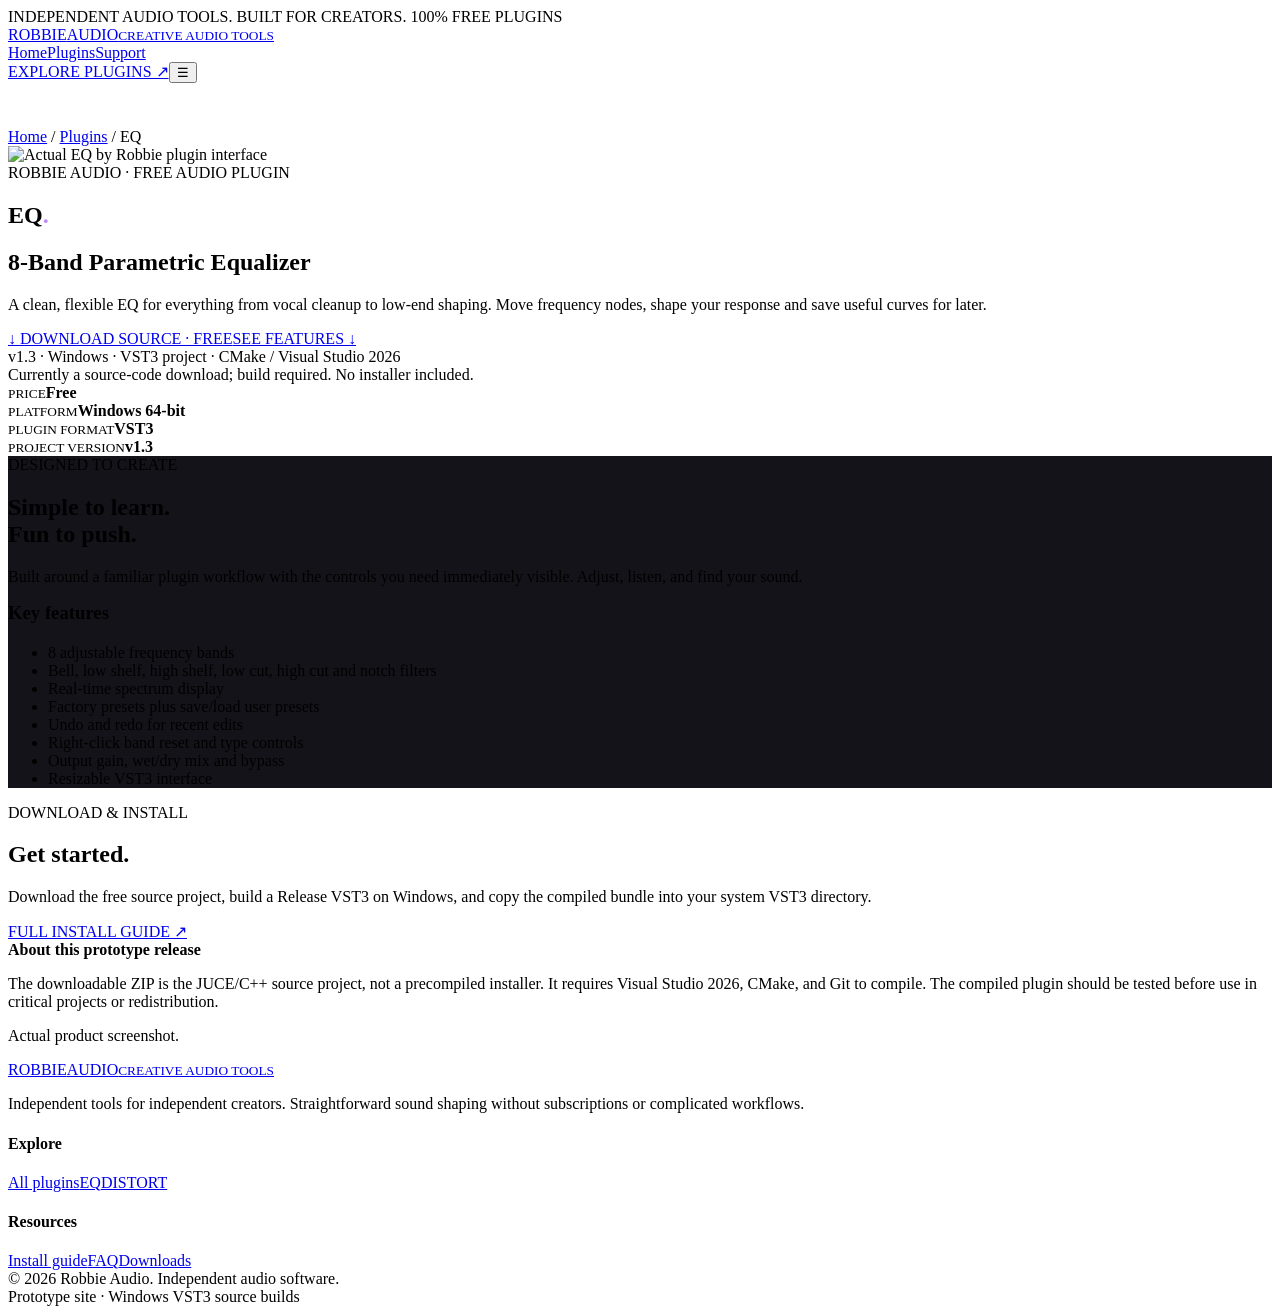
==== eq.html @ d61e67d3 "Add files via upload" ====
<!doctype html><html lang="en"><head><meta charset="UTF-8"><meta name="viewport" content="width=device-width,initial-scale=1"><meta name="theme-color" content="#0b0b0e"><meta name="description" content="Robbie Audio makes creative audio plugins for producers. Explore free EQ and distortion plugins for Windows VST3."><link rel="icon" type="image/svg+xml" href="assets/favicon.svg"><link rel="stylesheet" href="assets/style.css"><title>EQ — Parametric Equalizer | Robbie Audio</title></head><body><div class="announcement">INDEPENDENT AUDIO TOOLS. BUILT FOR CREATORS. <span>100% FREE PLUGINS</span></div><header class="site-header"><nav class="nav container" aria-label="Main navigation"><a href="index.html" class="logo">ROBBIE<span>AUDIO</span><small>CREATIVE AUDIO TOOLS</small></a><div class="nav-links"><a href="index.html">Home</a><a href="plugins.html">Plugins</a><a href="support.html">Support</a></div><div class="nav-actions"><a class="nav-pill" href="plugins.html">EXPLORE PLUGINS ↗</a><button data-menu class="menu-btn" aria-label="Toggle navigation" aria-expanded="false">☰</button></div></nav></header><main><section class="section" style="padding-top:45px"><div class="container"><div class="breadcrumb"><a href="index.html">Home</a> / <a href="plugins.html">Plugins</a> / EQ</div><div class="detail-layout"><div class="detail-preview"><img src="assets/eq-actual.png" alt="Actual EQ by Robbie plugin interface"></div><div class="detail-copy"><div class="eyebrow">ROBBIE AUDIO · FREE AUDIO PLUGIN</div><h1>EQ<span style="color:#bf8af6">.</span></h1><h2>8-Band Parametric Equalizer</h2><p>A clean, flexible EQ for everything from vocal cleanup to low-end shaping. Move frequency nodes, shape your response and save useful curves for later.</p><div class="detail-actions"><a href="downloads/EQ-by-Robbie-v1.3-Source.zip" class="btn btn-primary" download>↓ DOWNLOAD SOURCE · FREE</a><a href="#features" class="btn btn-outline">SEE FEATURES ↓</a></div><div class="small-info">v1.3 · Windows · VST3 project · CMake / Visual Studio 2026</div><div class="release-note">Currently a source-code download; build required. No installer included.</div></div></div><div class="spec-grid"><div class="spec"><small>PRICE</small><strong>Free</strong></div><div class="spec"><small>PLATFORM</small><strong>Windows 64-bit</strong></div><div class="spec"><small>PLUGIN FORMAT</small><strong>VST3</strong></div><div class="spec"><small>PROJECT VERSION</small><strong>v1.3</strong></div></div></div></section><section class="section" id="features" style="background:#15131a"><div class="container two-col"><div><div class="eyebrow">DESIGNED TO CREATE</div><h2 class="section-title">Simple to learn.<br>Fun to push.</h2><p class="section-description">Built around a familiar plugin workflow with the controls you need immediately visible. Adjust, listen, and find your sound.</p></div><div><h3 style="margin:0 0 20px">Key features</h3><ul class="checklist"><li>8 adjustable frequency bands</li><li>Bell, low shelf, high shelf, low cut, high cut and notch filters</li><li>Real-time spectrum display</li><li>Factory presets plus save/load user presets</li><li>Undo and redo for recent edits</li><li>Right-click band reset and type controls</li><li>Output gain, wet/dry mix and bypass</li><li>Resizable VST3 interface</li></ul></div></div></section><section class="section"><div class="container two-col"><div><div class="eyebrow">DOWNLOAD & INSTALL</div><h2 class="section-title">Get started.</h2><p class="section-description">Download the free source project, build a Release VST3 on Windows, and copy the compiled bundle into your system VST3 directory.</p><a class="btn btn-outline" href="support.html">FULL INSTALL GUIDE ↗</a></div><div><div class="note"><strong>About this prototype release</strong><p>The downloadable ZIP is the JUCE/C++ source project, not a precompiled installer. It requires Visual Studio 2026, CMake, and Git to compile. The compiled plugin should be tested before use in critical projects or redistribution.</p><p class="legal">Actual product screenshot.</p></div></div></div></section></main><footer class="footer"><div class="container"><div class="footer-grid"><div><a class="logo" href="index.html">ROBBIE<span>AUDIO</span><small>CREATIVE AUDIO TOOLS</small></a><p>Independent tools for independent creators. Straightforward sound shaping without subscriptions or complicated workflows.</p></div><div><h4>Explore</h4><a class="sub" href="plugins.html">All plugins</a><a class="sub" href="eq.html">EQ</a><a class="sub" href="distort.html">DISTORT</a></div><div><h4>Resources</h4><a class="sub" href="support.html">Install guide</a><a class="sub" href="support.html#faq">FAQ</a><a class="sub" href="support.html#downloads">Downloads</a></div></div><div class="footer-bottom"><div>© 2026 Robbie Audio. Independent audio software.</div><div>Prototype site · Windows VST3 source builds</div></div></div></footer><script src="assets/site.js" defer></script></body></html>
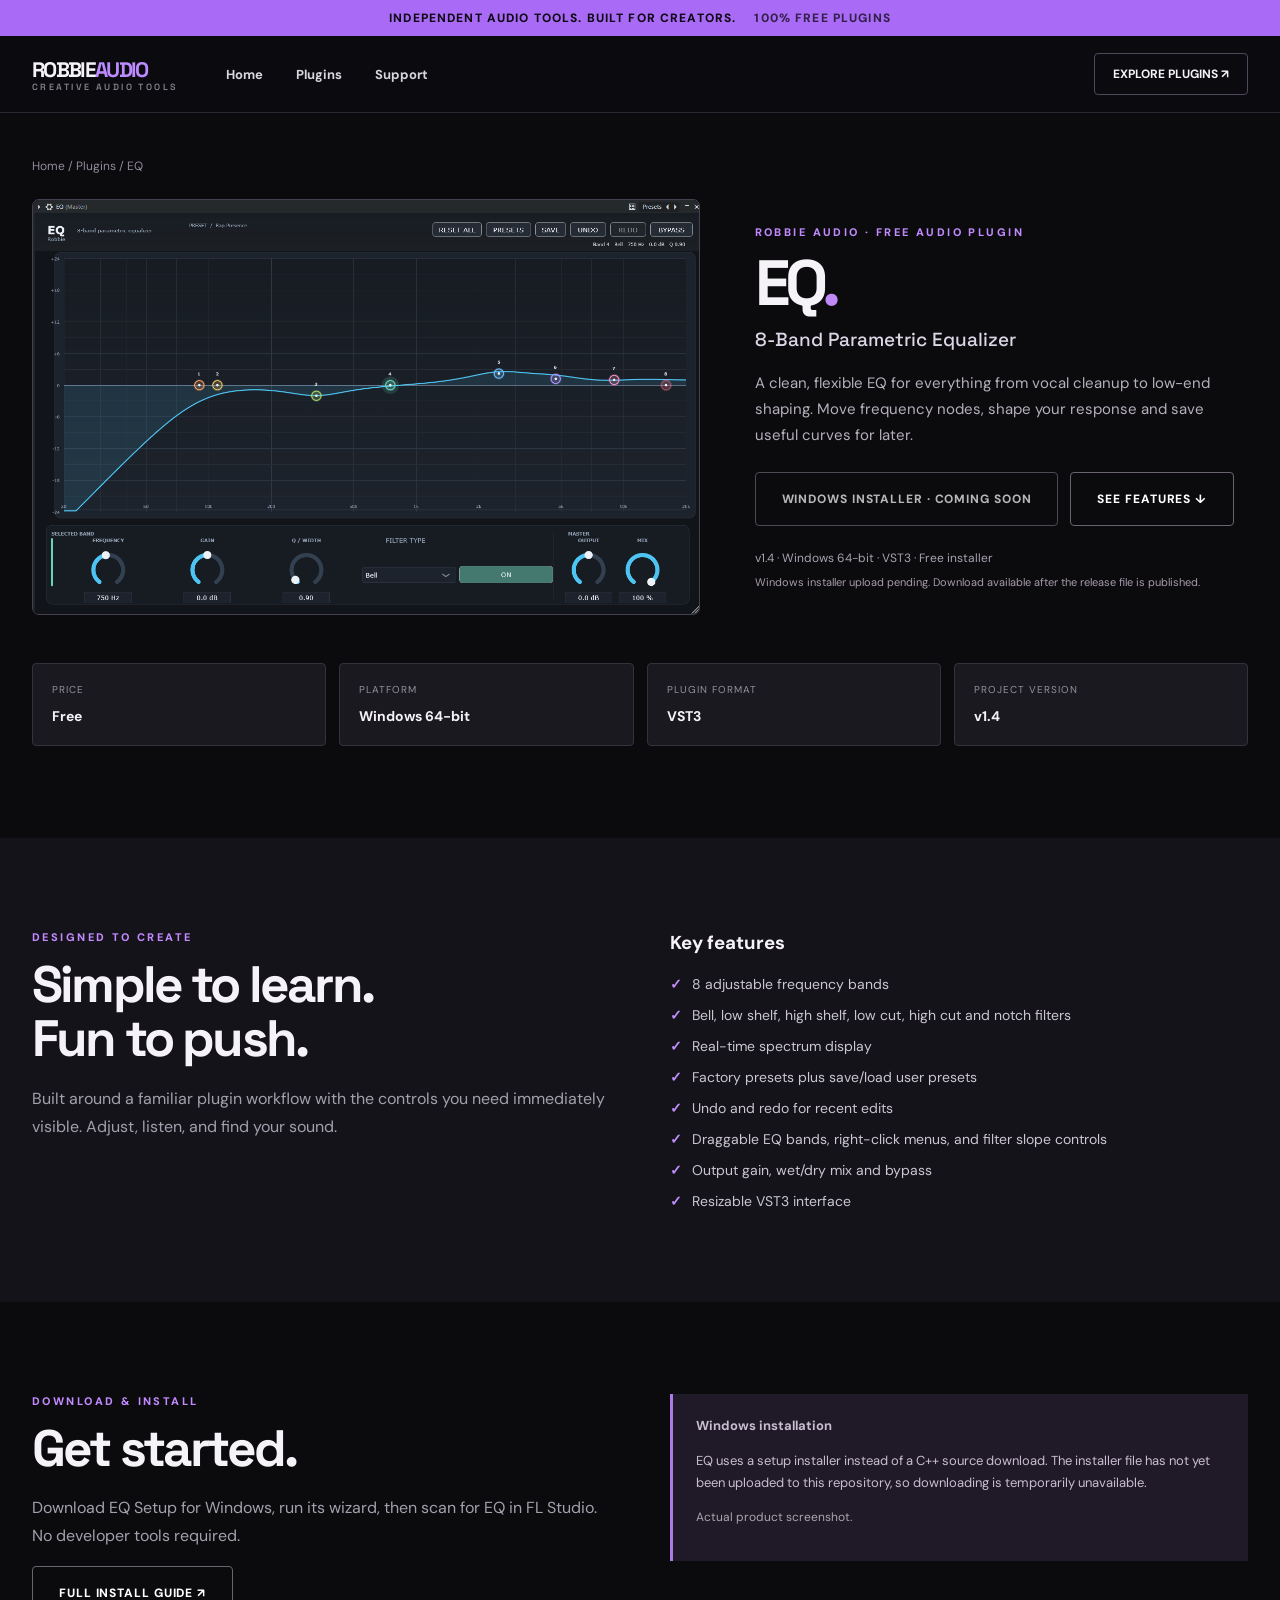
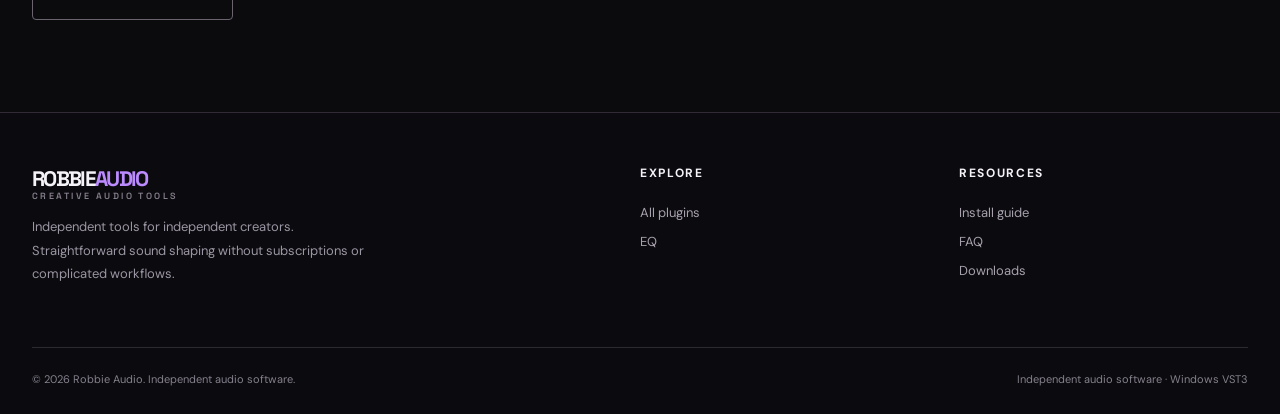
==== commit bdb928b8: "Update EQ product page for upcoming Windows v1.4 installer" ====
--- a/eq.html
+++ b/eq.html
@@ -1 +1 @@
-<!doctype html><html lang="en"><head><meta charset="UTF-8"><meta name="viewport" content="width=device-width,initial-scale=1"><meta name="theme-color" content="#0b0b0e"><meta name="description" content="Robbie Audio makes creative audio plugins for producers. Explore free EQ and distortion plugins for Windows VST3."><link rel="icon" type="image/svg+xml" href="assets/favicon.svg"><link rel="stylesheet" href="assets/style.css"><title>EQ — Parametric Equalizer | Robbie Audio</title></head><body><div class="announcement">INDEPENDENT AUDIO TOOLS. BUILT FOR CREATORS. <span>100% FREE PLUGINS</span></div><header class="site-header"><nav class="nav container" aria-label="Main navigation"><a href="index.html" class="logo">ROBBIE<span>AUDIO</span><small>CREATIVE AUDIO TOOLS</small></a><div class="nav-links"><a href="index.html">Home</a><a href="plugins.html">Plugins</a><a href="support.html">Support</a></div><div class="nav-actions"><a class="nav-pill" href="plugins.html">EXPLORE PLUGINS ↗</a><button data-menu class="menu-btn" aria-label="Toggle navigation" aria-expanded="false">☰</button></div></nav></header><main><section class="section" style="padding-top:45px"><div class="container"><div class="breadcrumb"><a href="index.html">Home</a> / <a href="plugins.html">Plugins</a> / EQ</div><div class="detail-layout"><div class="detail-preview"><img src="assets/eq-actual.png" alt="Actual EQ by Robbie plugin interface"></div><div class="detail-copy"><div class="eyebrow">ROBBIE AUDIO · FREE AUDIO PLUGIN</div><h1>EQ<span style="color:#bf8af6">.</span></h1><h2>8-Band Parametric Equalizer</h2><p>A clean, flexible EQ for everything from vocal cleanup to low-end shaping. Move frequency nodes, shape your response and save useful curves for later.</p><div class="detail-actions"><a href="downloads/EQ-by-Robbie-v1.3-Source.zip" class="btn btn-primary" download>↓ DOWNLOAD SOURCE · FREE</a><a href="#features" class="btn btn-outline">SEE FEATURES ↓</a></div><div class="small-info">v1.3 · Windows · VST3 project · CMake / Visual Studio 2026</div><div class="release-note">Currently a source-code download; build required. No installer included.</div></div></div><div class="spec-grid"><div class="spec"><small>PRICE</small><strong>Free</strong></div><div class="spec"><small>PLATFORM</small><strong>Windows 64-bit</strong></div><div class="spec"><small>PLUGIN FORMAT</small><strong>VST3</strong></div><div class="spec"><small>PROJECT VERSION</small><strong>v1.3</strong></div></div></div></section><section class="section" id="features" style="background:#15131a"><div class="container two-col"><div><div class="eyebrow">DESIGNED TO CREATE</div><h2 class="section-title">Simple to learn.<br>Fun to push.</h2><p class="section-description">Built around a familiar plugin workflow with the controls you need immediately visible. Adjust, listen, and find your sound.</p></div><div><h3 style="margin:0 0 20px">Key features</h3><ul class="checklist"><li>8 adjustable frequency bands</li><li>Bell, low shelf, high shelf, low cut, high cut and notch filters</li><li>Real-time spectrum display</li><li>Factory presets plus save/load user presets</li><li>Undo and redo for recent edits</li><li>Right-click band reset and type controls</li><li>Output gain, wet/dry mix and bypass</li><li>Resizable VST3 interface</li></ul></div></div></section><section class="section"><div class="container two-col"><div><div class="eyebrow">DOWNLOAD & INSTALL</div><h2 class="section-title">Get started.</h2><p class="section-description">Download the free source project, build a Release VST3 on Windows, and copy the compiled bundle into your system VST3 directory.</p><a class="btn btn-outline" href="support.html">FULL INSTALL GUIDE ↗</a></div><div><div class="note"><strong>About this prototype release</strong><p>The downloadable ZIP is the JUCE/C++ source project, not a precompiled installer. It requires Visual Studio 2026, CMake, and Git to compile. The compiled plugin should be tested before use in critical projects or redistribution.</p><p class="legal">Actual product screenshot.</p></div></div></div></section></main><footer class="footer"><div class="container"><div class="footer-grid"><div><a class="logo" href="index.html">ROBBIE<span>AUDIO</span><small>CREATIVE AUDIO TOOLS</small></a><p>Independent tools for independent creators. Straightforward sound shaping without subscriptions or complicated workflows.</p></div><div><h4>Explore</h4><a class="sub" href="plugins.html">All plugins</a><a class="sub" href="eq.html">EQ</a><a class="sub" href="distort.html">DISTORT</a></div><div><h4>Resources</h4><a class="sub" href="support.html">Install guide</a><a class="sub" href="support.html#faq">FAQ</a><a class="sub" href="support.html#downloads">Downloads</a></div></div><div class="footer-bottom"><div>© 2026 Robbie Audio. Independent audio software.</div><div>Prototype site · Windows VST3 source builds</div></div></div></footer><script src="assets/site.js" defer></script></body></html>+<!doctype html><html lang="en"><head><meta charset="UTF-8"><meta name="viewport" content="width=device-width,initial-scale=1"><meta name="theme-color" content="#0b0b0e"><meta name="description" content="Robbie Audio makes creative audio plugins for producers. Explore EQ, a free parametric equalizer for Windows VST3."><link rel="icon" type="image/svg+xml" href="assets/favicon.svg"><link rel="stylesheet" href="assets/style.css"><title>EQ — Parametric Equalizer | Robbie Audio</title></head><body><div class="announcement">INDEPENDENT AUDIO TOOLS. BUILT FOR CREATORS. <span>100% FREE PLUGINS</span></div><header class="site-header"><nav class="nav container" aria-label="Main navigation"><a href="index.html" class="logo">ROBBIE<span>AUDIO</span><small>CREATIVE AUDIO TOOLS</small></a><div class="nav-links"><a href="index.html">Home</a><a href="plugins.html">Plugins</a><a href="support.html">Support</a></div><div class="nav-actions"><a class="nav-pill" href="plugins.html">EXPLORE PLUGINS ↗</a><button data-menu class="menu-btn" aria-label="Toggle navigation" aria-expanded="false">☰</button></div></nav></header><main><section class="section" style="padding-top:45px"><div class="container"><div class="breadcrumb"><a href="index.html">Home</a> / <a href="plugins.html">Plugins</a> / EQ</div><div class="detail-layout"><div class="detail-preview"><img src="assets/eq-actual.png" alt="Actual EQ by Robbie plugin interface"></div><div class="detail-copy"><div class="eyebrow">ROBBIE AUDIO · FREE AUDIO PLUGIN</div><h1>EQ<span style="color:#bf8af6">.</span></h1><h2>8-Band Parametric Equalizer</h2><p>A clean, flexible EQ for everything from vocal cleanup to low-end shaping. Move frequency nodes, shape your response and save useful curves for later.</p><div class="detail-actions"><span class="btn btn-outline" aria-label="Installer upload pending" style="opacity:.7;cursor:not-allowed">WINDOWS INSTALLER · COMING SOON</span><a href="#features" class="btn btn-outline">SEE FEATURES ↓</a></div><div class="small-info">v1.4 · Windows 64-bit · VST3 · Free installer</div><div class="release-note">Windows installer upload pending. Download available after the release file is published.</div></div></div><div class="spec-grid"><div class="spec"><small>PRICE</small><strong>Free</strong></div><div class="spec"><small>PLATFORM</small><strong>Windows 64-bit</strong></div><div class="spec"><small>PLUGIN FORMAT</small><strong>VST3</strong></div><div class="spec"><small>PROJECT VERSION</small><strong>v1.4</strong></div></div></div></section><section class="section" id="features" style="background:#15131a"><div class="container two-col"><div><div class="eyebrow">DESIGNED TO CREATE</div><h2 class="section-title">Simple to learn.<br>Fun to push.</h2><p class="section-description">Built around a familiar plugin workflow with the controls you need immediately visible. Adjust, listen, and find your sound.</p></div><div><h3 style="margin:0 0 20px">Key features</h3><ul class="checklist"><li>8 adjustable frequency bands</li><li>Bell, low shelf, high shelf, low cut, high cut and notch filters</li><li>Real-time spectrum display</li><li>Factory presets plus save/load user presets</li><li>Undo and redo for recent edits</li><li>Draggable EQ bands, right-click menus, and filter slope controls</li><li>Output gain, wet/dry mix and bypass</li><li>Resizable VST3 interface</li></ul></div></div></section><section class="section"><div class="container two-col"><div><div class="eyebrow">DOWNLOAD & INSTALL</div><h2 class="section-title">Get started.</h2><p class="section-description">Download EQ Setup for Windows, run its wizard, then scan for EQ in FL Studio. No developer tools required.</p><a class="btn btn-outline" href="support.html">FULL INSTALL GUIDE ↗</a></div><div><div class="note"><strong>Windows installation</strong><p>EQ uses a setup installer instead of a C++ source download. The installer file has not yet been uploaded to this repository, so downloading is temporarily unavailable.</p><p class="legal">Actual product screenshot.</p></div></div></div></section></main><footer class="footer"><div class="container"><div class="footer-grid"><div><a class="logo" href="index.html">ROBBIE<span>AUDIO</span><small>CREATIVE AUDIO TOOLS</small></a><p>Independent tools for independent creators. Straightforward sound shaping without subscriptions or complicated workflows.</p></div><div><h4>Explore</h4><a class="sub" href="plugins.html">All plugins</a><a class="sub" href="eq.html">EQ</a></div><div><h4>Resources</h4><a class="sub" href="support.html">Install guide</a><a class="sub" href="support.html#faq">FAQ</a><a class="sub" href="support.html#downloads">Downloads</a></div></div><div class="footer-bottom"><div>© 2026 Robbie Audio. Independent audio software.</div><div>Independent audio software · Windows VST3</div></div></div></footer><script src="assets/site.js" defer></script></body></html>
--- a/assets/style.css
+++ b/assets/style.css
@@ -0,0 +1,2 @@
+@import url('https://fonts.googleapis.com/css2?family=DM+Sans:wght@400;500;600;700&family=Space+Grotesk:wght@400;500;600;700&display=swap');
+:root{--bg:#0b0b0e;--panel:#15151a;--panel2:#202027;--stroke:#35343d;--text:#f5f3f7;--muted:#a3a0ad;--violet:#b676ff;--violet2:#7b39e8;--green:#b7f498;--max:1232px}*{box-sizing:border-box}html{scroll-behavior:smooth}body{margin:0;background:var(--bg);color:var(--text);font-family:'DM Sans',Arial,sans-serif;-webkit-font-smoothing:antialiased}button,input{font:inherit}a{color:inherit;text-decoration:none}button{cursor:pointer}::selection{background:#a66afa;color:#111}.container{width:min(var(--max),calc(100% - 64px));margin:auto}.announcement{background:#a96bf5;color:#0f0816;text-align:center;padding:10px 16px;font-size:12px;font-weight:800;letter-spacing:.095em}.announcement span{margin-left:14px;opacity:.76}.site-header{position:sticky;top:0;z-index:20;background:rgba(12,12,16,.94);border-bottom:1px solid #292831;backdrop-filter:blur(18px)}.nav{height:76px;display:flex;align-items:center;gap:48px}.logo{font-family:'Space Grotesk',sans-serif;font-size:21px;font-weight:700;letter-spacing:-.08em;white-space:nowrap}.logo span{color:#bc8bff}.logo small{display:block;font-size:9px;letter-spacing:.27em;color:#87808e;margin-top:-2px;font-weight:600}.nav-links{display:flex;align-items:center;gap:33px;flex:1}.nav-links a{font-size:13px;color:#d8d6de;font-weight:700;transition:color .2s}.nav-links a:hover,.nav-links a.active{color:#c99aff}.nav-actions{display:flex;align-items:center;gap:16px}.nav-pill{border:1px solid #51475d;padding:12px 18px;border-radius:4px;font-size:12px;font-weight:700;white-space:nowrap}.nav-pill:hover{background:#231b2c}.menu-btn{display:none;color:white;background:none;border:0;font-size:27px}.section{padding:92px 0}.eyebrow{font-size:11px;font-weight:800;letter-spacing:.22em;color:#c28aff;text-transform:uppercase}.eyebrow.dark{color:#6c29bb}.section-title{font:700 clamp(34px,4vw,52px)/1.06 'Space Grotesk',sans-serif;letter-spacing:-.055em;margin:14px 0 18px}.section-description{color:var(--muted);line-height:1.75;max-width:620px}.btn{display:inline-flex;align-items:center;justify-content:center;gap:12px;border-radius:4px;border:1px solid transparent;font-weight:800;font-size:12px;letter-spacing:.075em;text-transform:uppercase;padding:18px 26px;transition:transform .15s,background .15s,box-shadow .15s}.btn:hover{transform:translateY(-2px)}.btn-primary{background:#b477f4;color:#150a1d}.btn-primary:hover{background:#cf9dff;box-shadow:0 8px 25px #b477f433}.btn-outline{border-color:#6b646f;background:transparent;color:white}.btn-outline:hover{border-color:#d8a9ff;background:#ffffff0a}.btn-dark{background:#16141a;color:#fff}.btn-sm{padding:12px 17px;font-size:11px}.hero{position:relative;overflow:hidden;background:radial-gradient(ellipse 42% 72% at 83% 40%,#5d278d42,transparent 85%),linear-gradient(100deg,#111015,#15111d 58%,#1a1225);border-bottom:1px solid #332a3d}.hero:after{content:'';position:absolute;right:-250px;top:-360px;width:800px;height:650px;border:1px solid #78459755;transform:rotate(-20deg);border-radius:45%;box-shadow:0 0 100px #6c2db633;pointer-events:none}.hero-inner{position:relative;z-index:1;display:grid;grid-template-columns:41% 59%;align-items:center;gap:14px;min-height:568px;padding:80px 0}.hero h1{font:700 clamp(54px,5.6vw,82px)/.99 'Space Grotesk',sans-serif;letter-spacing:-.07em;margin:17px 0 23px}.hero h1 em{font-style:normal;color:#bc85ff}.hero p{font-size:16px;color:#b9b1bf;line-height:1.8;max-width:450px;margin:0 0 30px}.hero-actions{display:flex;gap:12px;flex-wrap:wrap}.hero-visual{position:relative;min-width:0}.hero-visual img{width:117%;max-width:none;border:1px solid #60516b;border-radius:10px;box-shadow:0 45px 95px #000a,0 0 50px #9238de24;transform:perspective(1200px) rotateY(-5deg);display:block}.visual-tag{position:absolute;right:-7%;bottom:-25px;background:#e7d0ff;color:#1b0d27;padding:11px 15px;border-radius:3px;font-weight:800;font-size:11px;letter-spacing:.11em}.stat-strip{background:#1a1920;border-bottom:1px solid #303038}.stats{display:grid;grid-template-columns:repeat(4,1fr)}.stat{padding:25px 24px;border-right:1px solid #37313d;display:flex;align-items:center;gap:15px;font-size:12px;font-weight:700;color:#d6d0d9}.stat:last-child{border:0}.stat-symbol{color:#bc80fc;font-size:23px}.section-header{display:flex;align-items:end;justify-content:space-between;gap:25px;margin-bottom:35px}.section-header .section-title{margin-bottom:0}.text-link{font-size:12px;font-weight:800;letter-spacing:.07em;white-space:nowrap;color:#d7b9fa}.text-link:hover{color:white}.product-grid{display:grid;grid-template-columns:repeat(2,minmax(0,1fr));gap:22px}.product-card{border:1px solid #37303d;background:#16151a;border-radius:7px;overflow:hidden;transition:transform .2s,border-color .2s;display:flex;flex-direction:column}.product-card:hover{transform:translateY(-5px);border-color:#9462bd}.product-image{height:280px;position:relative;overflow:hidden;display:flex;align-items:center;justify-content:center;background:radial-gradient(ellipse at 70% 40%,#4d2b704a,transparent 75%),#101117;padding:20px}.product-image img{width:100%;border:1px solid #3f4a5c;border-radius:4px;box-shadow:0 30px 50px #0009}.product-image.darkwave{background:radial-gradient(ellipse at 53% 50%,#67284855,transparent 70%),#100e15}.product-badge{position:absolute;top:18px;left:18px;background:#dac4ff;color:#190b2b;border-radius:2px;padding:7px 10px;font-weight:900;letter-spacing:.11em;font-size:10px;z-index:2}.product-info{padding:27px 28px 30px;display:flex;flex-direction:column;gap:12px;flex:1}.product-info h3{font:700 29px 'Space Grotesk',sans-serif;letter-spacing:-.045em;margin:0}.product-info p{color:#ada7b4;font-size:14px;line-height:1.65;margin:0;flex:1}.product-meta{display:flex;gap:10px;flex-wrap:wrap;margin:5px 0}.chip{font-size:10px;border:1px solid #48414d;padding:6px 10px;border-radius:3px;color:#c1bbc7;font-weight:700;letter-spacing:.04em}.product-footer{display:flex;align-items:center;justify-content:space-between;gap:14px;margin-top:13px}.free{color:#d4bcf6;font-family:'Space Grotesk',sans-serif;font-size:23px;font-weight:700}.waveart{width:100%;height:100%;min-height:190px;display:grid;place-items:center;position:relative;overflow:hidden}.waveart .name{position:absolute;top:28px;left:30px;z-index:2;font:700 31px 'Space Grotesk',sans-serif;letter-spacing:-.055em}.waveart .maker{position:absolute;top:67px;left:31px;z-index:2;color:#afa3b4;font-size:11px}.waveart canvas{width:100%;height:100%}.wide-banner{background:linear-gradient(110deg,#a97afa,#7937b7);padding:48px 0;color:#14071c}.banner-inner{display:flex;align-items:center;justify-content:space-between;gap:40px}.banner-inner h2{font:700 37px 'Space Grotesk',sans-serif;letter-spacing:-.045em;margin:0 0 8px}.banner-inner p{margin:0;opacity:.85;font-size:14px}.feature-grid{display:grid;grid-template-columns:repeat(3,1fr);gap:20px;margin-top:40px}.feature{border:1px solid #36313a;border-radius:5px;padding:28px;background:#18171c}.feature b{display:block;font-size:16px;margin:16px 0 10px}.feature p{color:#aaa5b0;font-size:13px;line-height:1.65;margin:0}.feature-icon{font-size:28px;color:#c699fc}.support-preview{background:#17151b}.support-cols{display:grid;grid-template-columns:.85fr 1.15fr;gap:90px;align-items:center}.steps{display:grid;gap:18px}.step{display:flex;gap:18px;border-bottom:1px solid #39323d;padding:0 0 18px}.step-num{font:700 30px 'Space Grotesk';color:#ae75ea}.step strong{font-size:14px}.step p{margin:5px 0 0;color:#a8a1ac;line-height:1.6;font-size:13px}.footer{padding:52px 0 28px;background:#0b0a0e;border-top:1px solid #302b34}.footer-grid{display:grid;grid-template-columns:2fr 1fr 1fr;gap:30px}.footer p{max-width:350px;font-size:13px;line-height:1.8;color:#9b96a3}.footer h4{font-size:12px;text-transform:uppercase;letter-spacing:.14em;margin:0 0 17px}.footer a.sub{display:block;color:#a7a1ad;font-size:13px;padding:6px 0}.footer a.sub:hover{color:white}.footer-bottom{margin-top:48px;border-top:1px solid #2c2931;padding-top:24px;display:flex;justify-content:space-between;gap:20px;color:#85818d;font-size:11px}.page-hero{padding:75px 0 54px;border-bottom:1px solid #35313a;background:radial-gradient(ellipse at 75% 0%,#42205b3d,transparent 60%)}.page-hero h1{font:700 clamp(45px,5vw,65px)/1.1 'Space Grotesk';letter-spacing:-.07em;margin:14px 0}.page-hero p{color:#aea8b4;max-width:660px;line-height:1.7;font-size:15px}.catalog-toolbar{display:flex;gap:15px;flex-wrap:wrap;justify-content:space-between;margin-bottom:28px}.searchbox{background:#1a1920;border:1px solid #49414e;border-radius:4px;color:white;padding:14px 17px;min-width:290px;flex:1;max-width:460px;outline:none}.searchbox:focus{border-color:#b781fa}.filters{display:flex;gap:8px;flex-wrap:wrap}.filter{background:#201c24;color:#c6bfcc;border:1px solid #48404d;border-radius:4px;padding:12px 15px;font-size:12px;font-weight:700}.filter.active,.filter:hover{background:#bb86fa;color:#160a1f;border-color:#bb86fa}.no-results{display:none;color:#aaa3ae;padding:40px;border:1px dashed #49404e}.detail-layout{display:grid;grid-template-columns:1.15fr .85fr;gap:55px;align-items:center}.detail-preview{border-radius:7px;overflow:hidden;border:1px solid #434050;background:#16141b}.detail-preview img{width:100%;display:block}.detail-preview .waveart{height:340px}.detail-copy .eyebrow{margin:0}.detail-copy h1{font:700 clamp(52px,5vw,80px)/1 'Space Grotesk';letter-spacing:-.075em;margin:12px 0}.detail-copy h2{font:500 19px 'Space Grotesk';color:#ddd6e5;margin:0 0 18px}.detail-copy p{font-size:15px;color:#b6b0bd;line-height:1.75}.detail-actions{display:flex;gap:12px;flex-wrap:wrap;margin:24px 0}.small-info{font-size:12px;color:#a9a3b0}.spec-grid{display:grid;grid-template-columns:repeat(4,1fr);gap:13px;margin-top:48px}.spec{background:#1a191f;border:1px solid #36313c;padding:19px;border-radius:4px}.spec small{display:block;color:#96909e;font-size:10px;letter-spacing:.1em;margin-bottom:9px}.spec strong{font-size:14px}.two-col{display:grid;grid-template-columns:1fr 1fr;gap:60px}.checklist{margin:0;padding:0;list-style:none;display:grid;gap:13px}.checklist li{display:flex;gap:10px;align-items:start;color:#cbc6d0;font-size:14px}.checklist li::before{content:'✓';color:#c28fff;font-weight:900}.note{background:#201a28;border-left:3px solid #ad79e8;padding:21px 23px;color:#c8bed1;line-height:1.7;font-size:13px}.accordion{border-bottom:1px solid #39323e}.accordion button{display:flex;justify-content:space-between;width:100%;background:none;border:0;color:white;text-align:left;font-size:15px;font-weight:700;padding:20px 0}.accordion button span{color:#c28afa}.accordion .answer{display:none;color:#aaa3af;font-size:13px;line-height:1.75;padding:0 10px 20px 0}.accordion.open .answer{display:block}.code{font-family:Consolas,monospace;color:#ddd1e9;background:#22202a;border:1px solid #3d3446;padding:12px;overflow-wrap:anywhere}.breadcrumb{color:#938a9a;font-size:12px;padding-bottom:25px}.breadcrumb a:hover{color:white}.release-note{font-size:11px;color:#a79bab;margin-top:9px}.legal{font-size:12px;color:#aaa5ae;line-height:1.7}.hidden{display:none!important}@media(max-width:980px){.nav{gap:23px}.nav-links{gap:19px}.hero-inner{grid-template-columns:1fr;padding:70px 0 90px;gap:42px}.hero-visual img{width:100%;transform:none}.visual-tag{right:0}.product-image{height:230px}.support-cols,.detail-layout{gap:35px}.footer-grid{grid-template-columns:2fr 1fr 1fr}}@media(max-width:720px){.container{width:min(100% - 34px,var(--max))}.announcement{font-size:10px}.announcement span{display:none}.nav{height:67px}.nav-links{display:none;position:absolute;top:67px;left:0;right:0;background:#141219;border-bottom:1px solid #41354e;flex-direction:column;align-items:stretch;padding:23px 18px;gap:0}.nav-links.open{display:flex}.nav-links a{padding:14px 10px}.nav-actions{margin-left:auto}.nav-pill{padding:9px 11px}.menu-btn{display:block}.hero-inner{min-height:0}.hero h1{font-size:59px}.hero p{font-size:14px}.stats{grid-template-columns:1fr 1fr}.stat{border-bottom:1px solid #37313d;padding:17px 11px}.stat:nth-child(2){border-right:0}.section{padding:65px 0}.section-header{align-items:start}.product-grid,.feature-grid,.support-cols,.detail-layout,.two-col{grid-template-columns:1fr}.product-image{height:250px}.banner-inner{flex-direction:column;align-items:start}.banner-inner h2{font-size:29px}.footer-grid{grid-template-columns:1fr 1fr}.footer-grid>div:first-child{grid-column:span 2}.footer-bottom{flex-direction:column}.catalog-toolbar{flex-direction:column}.searchbox{max-width:none;min-width:0;width:100%}.spec-grid{grid-template-columns:repeat(2,1fr)}.detail-copy h1{font-size:62px}}
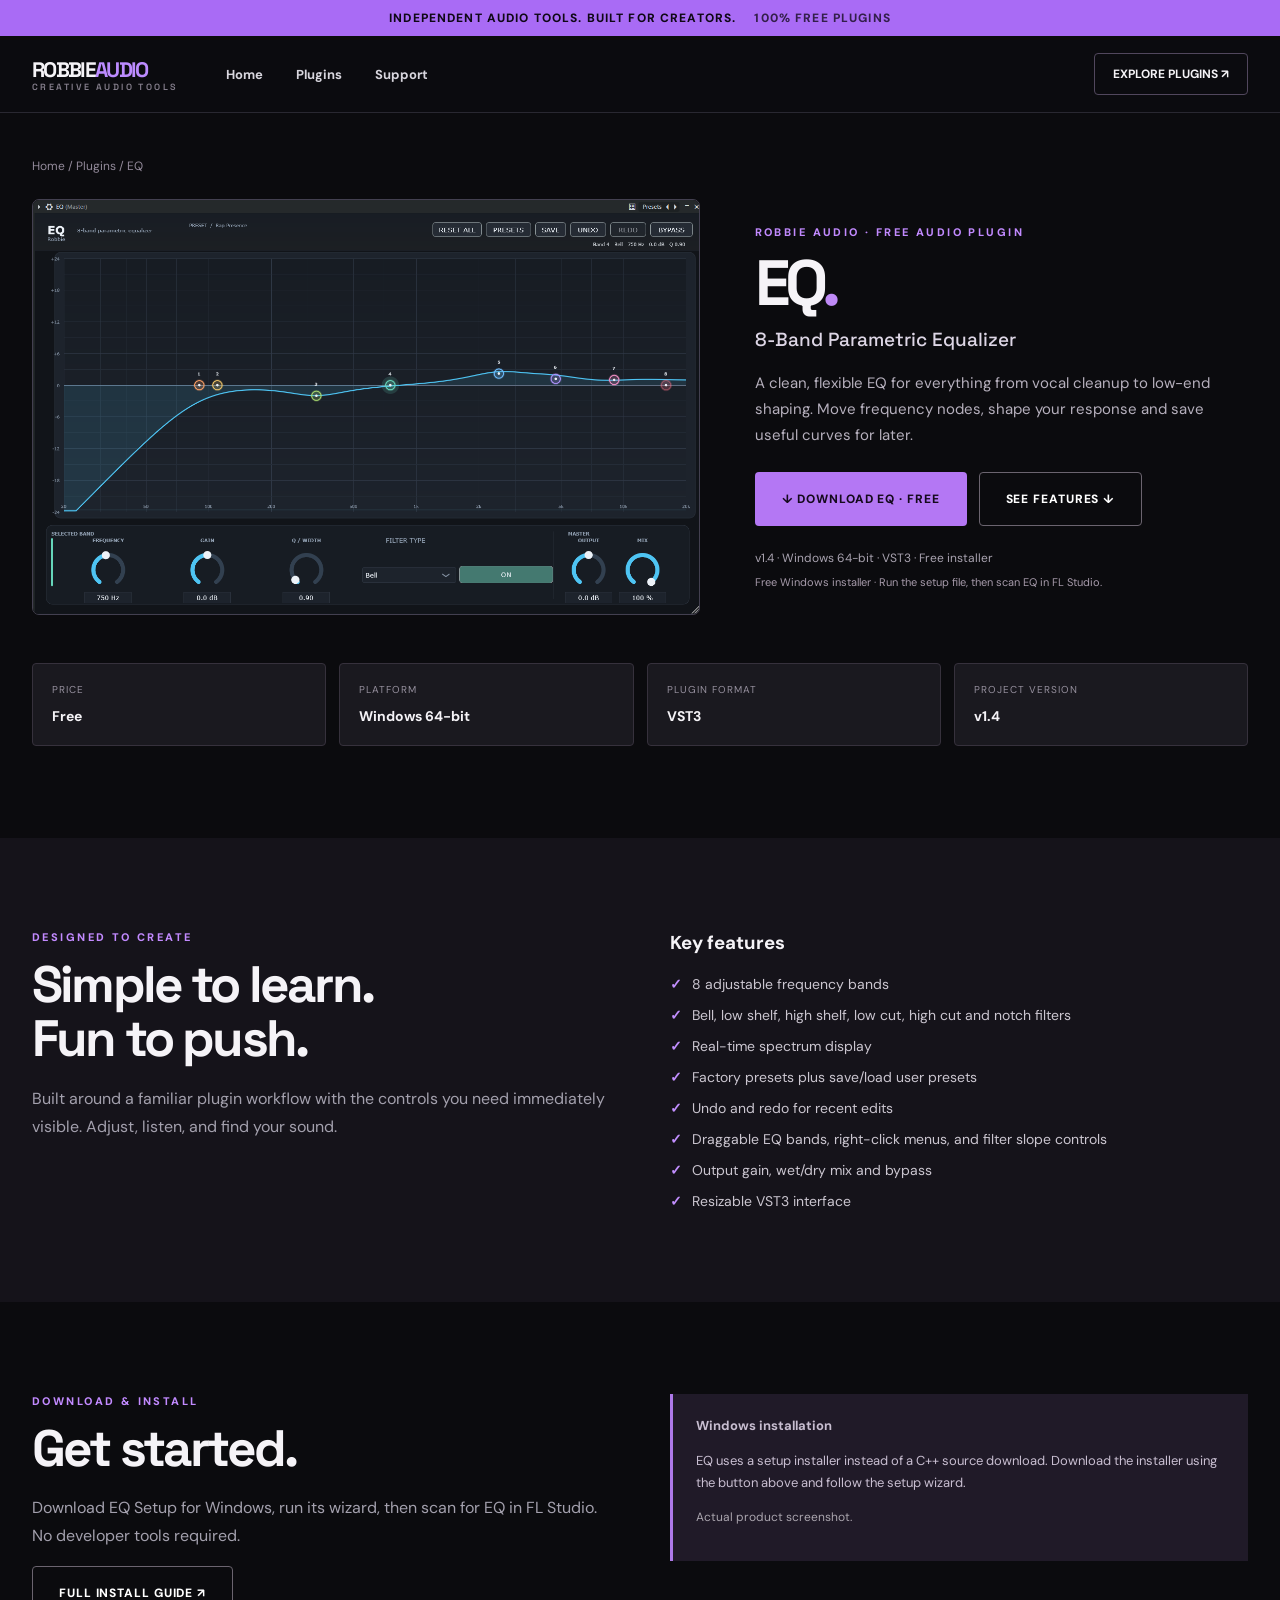
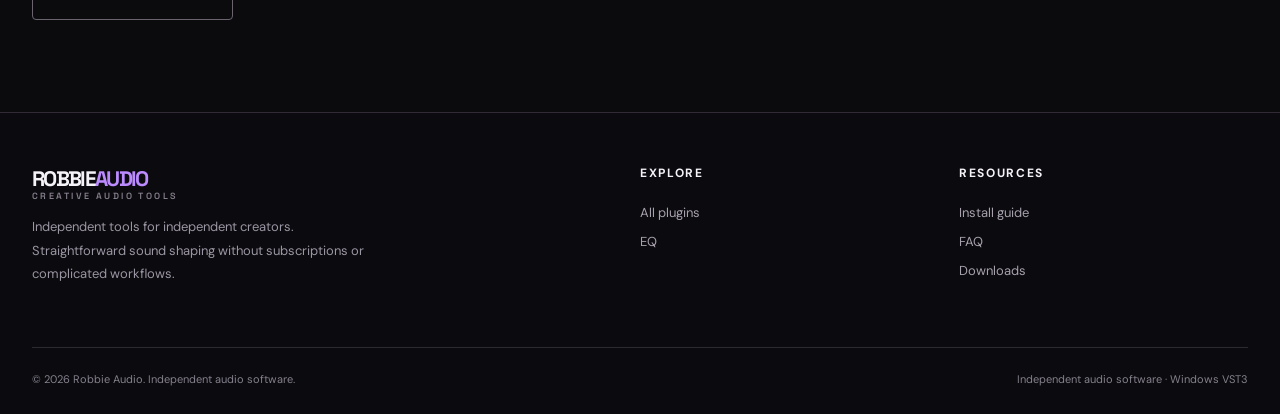
==== commit 0332e57b: "Enable EQ v1.4 installer download across Robbie Audio site" ====
--- a/eq.html
+++ b/eq.html
@@ -1 +1 @@
-<!doctype html><html lang="en"><head><meta charset="UTF-8"><meta name="viewport" content="width=device-width,initial-scale=1"><meta name="theme-color" content="#0b0b0e"><meta name="description" content="Robbie Audio makes creative audio plugins for producers. Explore EQ, a free parametric equalizer for Windows VST3."><link rel="icon" type="image/svg+xml" href="assets/favicon.svg"><link rel="stylesheet" href="assets/style.css"><title>EQ — Parametric Equalizer | Robbie Audio</title></head><body><div class="announcement">INDEPENDENT AUDIO TOOLS. BUILT FOR CREATORS. <span>100% FREE PLUGINS</span></div><header class="site-header"><nav class="nav container" aria-label="Main navigation"><a href="index.html" class="logo">ROBBIE<span>AUDIO</span><small>CREATIVE AUDIO TOOLS</small></a><div class="nav-links"><a href="index.html">Home</a><a href="plugins.html">Plugins</a><a href="support.html">Support</a></div><div class="nav-actions"><a class="nav-pill" href="plugins.html">EXPLORE PLUGINS ↗</a><button data-menu class="menu-btn" aria-label="Toggle navigation" aria-expanded="false">☰</button></div></nav></header><main><section class="section" style="padding-top:45px"><div class="container"><div class="breadcrumb"><a href="index.html">Home</a> / <a href="plugins.html">Plugins</a> / EQ</div><div class="detail-layout"><div class="detail-preview"><img src="assets/eq-actual.png" alt="Actual EQ by Robbie plugin interface"></div><div class="detail-copy"><div class="eyebrow">ROBBIE AUDIO · FREE AUDIO PLUGIN</div><h1>EQ<span style="color:#bf8af6">.</span></h1><h2>8-Band Parametric Equalizer</h2><p>A clean, flexible EQ for everything from vocal cleanup to low-end shaping. Move frequency nodes, shape your response and save useful curves for later.</p><div class="detail-actions"><span class="btn btn-outline" aria-label="Installer upload pending" style="opacity:.7;cursor:not-allowed">WINDOWS INSTALLER · COMING SOON</span><a href="#features" class="btn btn-outline">SEE FEATURES ↓</a></div><div class="small-info">v1.4 · Windows 64-bit · VST3 · Free installer</div><div class="release-note">Windows installer upload pending. Download available after the release file is published.</div></div></div><div class="spec-grid"><div class="spec"><small>PRICE</small><strong>Free</strong></div><div class="spec"><small>PLATFORM</small><strong>Windows 64-bit</strong></div><div class="spec"><small>PLUGIN FORMAT</small><strong>VST3</strong></div><div class="spec"><small>PROJECT VERSION</small><strong>v1.4</strong></div></div></div></section><section class="section" id="features" style="background:#15131a"><div class="container two-col"><div><div class="eyebrow">DESIGNED TO CREATE</div><h2 class="section-title">Simple to learn.<br>Fun to push.</h2><p class="section-description">Built around a familiar plugin workflow with the controls you need immediately visible. Adjust, listen, and find your sound.</p></div><div><h3 style="margin:0 0 20px">Key features</h3><ul class="checklist"><li>8 adjustable frequency bands</li><li>Bell, low shelf, high shelf, low cut, high cut and notch filters</li><li>Real-time spectrum display</li><li>Factory presets plus save/load user presets</li><li>Undo and redo for recent edits</li><li>Draggable EQ bands, right-click menus, and filter slope controls</li><li>Output gain, wet/dry mix and bypass</li><li>Resizable VST3 interface</li></ul></div></div></section><section class="section"><div class="container two-col"><div><div class="eyebrow">DOWNLOAD & INSTALL</div><h2 class="section-title">Get started.</h2><p class="section-description">Download EQ Setup for Windows, run its wizard, then scan for EQ in FL Studio. No developer tools required.</p><a class="btn btn-outline" href="support.html">FULL INSTALL GUIDE ↗</a></div><div><div class="note"><strong>Windows installation</strong><p>EQ uses a setup installer instead of a C++ source download. The installer file has not yet been uploaded to this repository, so downloading is temporarily unavailable.</p><p class="legal">Actual product screenshot.</p></div></div></div></section></main><footer class="footer"><div class="container"><div class="footer-grid"><div><a class="logo" href="index.html">ROBBIE<span>AUDIO</span><small>CREATIVE AUDIO TOOLS</small></a><p>Independent tools for independent creators. Straightforward sound shaping without subscriptions or complicated workflows.</p></div><div><h4>Explore</h4><a class="sub" href="plugins.html">All plugins</a><a class="sub" href="eq.html">EQ</a></div><div><h4>Resources</h4><a class="sub" href="support.html">Install guide</a><a class="sub" href="support.html#faq">FAQ</a><a class="sub" href="support.html#downloads">Downloads</a></div></div><div class="footer-bottom"><div>© 2026 Robbie Audio. Independent audio software.</div><div>Independent audio software · Windows VST3</div></div></div></footer><script src="assets/site.js" defer></script></body></html>+<!doctype html><html lang="en"><head><meta charset="UTF-8"><meta name="viewport" content="width=device-width,initial-scale=1"><meta name="theme-color" content="#0b0b0e"><meta name="description" content="Robbie Audio makes creative audio plugins for producers. Explore EQ, a free parametric equalizer for Windows VST3."><link rel="icon" type="image/svg+xml" href="assets/favicon.svg"><link rel="stylesheet" href="assets/style.css"><title>EQ — Parametric Equalizer | Robbie Audio</title></head><body><div class="announcement">INDEPENDENT AUDIO TOOLS. BUILT FOR CREATORS. <span>100% FREE PLUGINS</span></div><header class="site-header"><nav class="nav container" aria-label="Main navigation"><a href="index.html" class="logo">ROBBIE<span>AUDIO</span><small>CREATIVE AUDIO TOOLS</small></a><div class="nav-links"><a href="index.html">Home</a><a href="plugins.html">Plugins</a><a href="support.html">Support</a></div><div class="nav-actions"><a class="nav-pill" href="plugins.html">EXPLORE PLUGINS ↗</a><button data-menu class="menu-btn" aria-label="Toggle navigation" aria-expanded="false">☰</button></div></nav></header><main><section class="section" style="padding-top:45px"><div class="container"><div class="breadcrumb"><a href="index.html">Home</a> / <a href="plugins.html">Plugins</a> / EQ</div><div class="detail-layout"><div class="detail-preview"><img src="assets/eq-actual.png" alt="Actual EQ by Robbie plugin interface"></div><div class="detail-copy"><div class="eyebrow">ROBBIE AUDIO · FREE AUDIO PLUGIN</div><h1>EQ<span style="color:#bf8af6">.</span></h1><h2>8-Band Parametric Equalizer</h2><p>A clean, flexible EQ for everything from vocal cleanup to low-end shaping. Move frequency nodes, shape your response and save useful curves for later.</p><div class="detail-actions"><a href="downloads/EQ_by_Robbie_v1.4_Setup.exe" class="btn btn-primary" download>↓ DOWNLOAD EQ · FREE</a><a href="#features" class="btn btn-outline">SEE FEATURES ↓</a></div><div class="small-info">v1.4 · Windows 64-bit · VST3 · Free installer</div><div class="release-note">Free Windows installer · Run the setup file, then scan EQ in FL Studio.</div></div></div><div class="spec-grid"><div class="spec"><small>PRICE</small><strong>Free</strong></div><div class="spec"><small>PLATFORM</small><strong>Windows 64-bit</strong></div><div class="spec"><small>PLUGIN FORMAT</small><strong>VST3</strong></div><div class="spec"><small>PROJECT VERSION</small><strong>v1.4</strong></div></div></div></section><section class="section" id="features" style="background:#15131a"><div class="container two-col"><div><div class="eyebrow">DESIGNED TO CREATE</div><h2 class="section-title">Simple to learn.<br>Fun to push.</h2><p class="section-description">Built around a familiar plugin workflow with the controls you need immediately visible. Adjust, listen, and find your sound.</p></div><div><h3 style="margin:0 0 20px">Key features</h3><ul class="checklist"><li>8 adjustable frequency bands</li><li>Bell, low shelf, high shelf, low cut, high cut and notch filters</li><li>Real-time spectrum display</li><li>Factory presets plus save/load user presets</li><li>Undo and redo for recent edits</li><li>Draggable EQ bands, right-click menus, and filter slope controls</li><li>Output gain, wet/dry mix and bypass</li><li>Resizable VST3 interface</li></ul></div></div></section><section class="section"><div class="container two-col"><div><div class="eyebrow">DOWNLOAD & INSTALL</div><h2 class="section-title">Get started.</h2><p class="section-description">Download EQ Setup for Windows, run its wizard, then scan for EQ in FL Studio. No developer tools required.</p><a class="btn btn-outline" href="support.html">FULL INSTALL GUIDE ↗</a></div><div><div class="note"><strong>Windows installation</strong><p>EQ uses a setup installer instead of a C++ source download. Download the installer using the button above and follow the setup wizard.</p><p class="legal">Actual product screenshot.</p></div></div></div></section></main><footer class="footer"><div class="container"><div class="footer-grid"><div><a class="logo" href="index.html">ROBBIE<span>AUDIO</span><small>CREATIVE AUDIO TOOLS</small></a><p>Independent tools for independent creators. Straightforward sound shaping without subscriptions or complicated workflows.</p></div><div><h4>Explore</h4><a class="sub" href="plugins.html">All plugins</a><a class="sub" href="eq.html">EQ</a></div><div><h4>Resources</h4><a class="sub" href="support.html">Install guide</a><a class="sub" href="support.html#faq">FAQ</a><a class="sub" href="support.html#downloads">Downloads</a></div></div><div class="footer-bottom"><div>© 2026 Robbie Audio. Independent audio software.</div><div>Independent audio software · Windows VST3</div></div></div></footer><script src="assets/site.js" defer></script></body></html>
